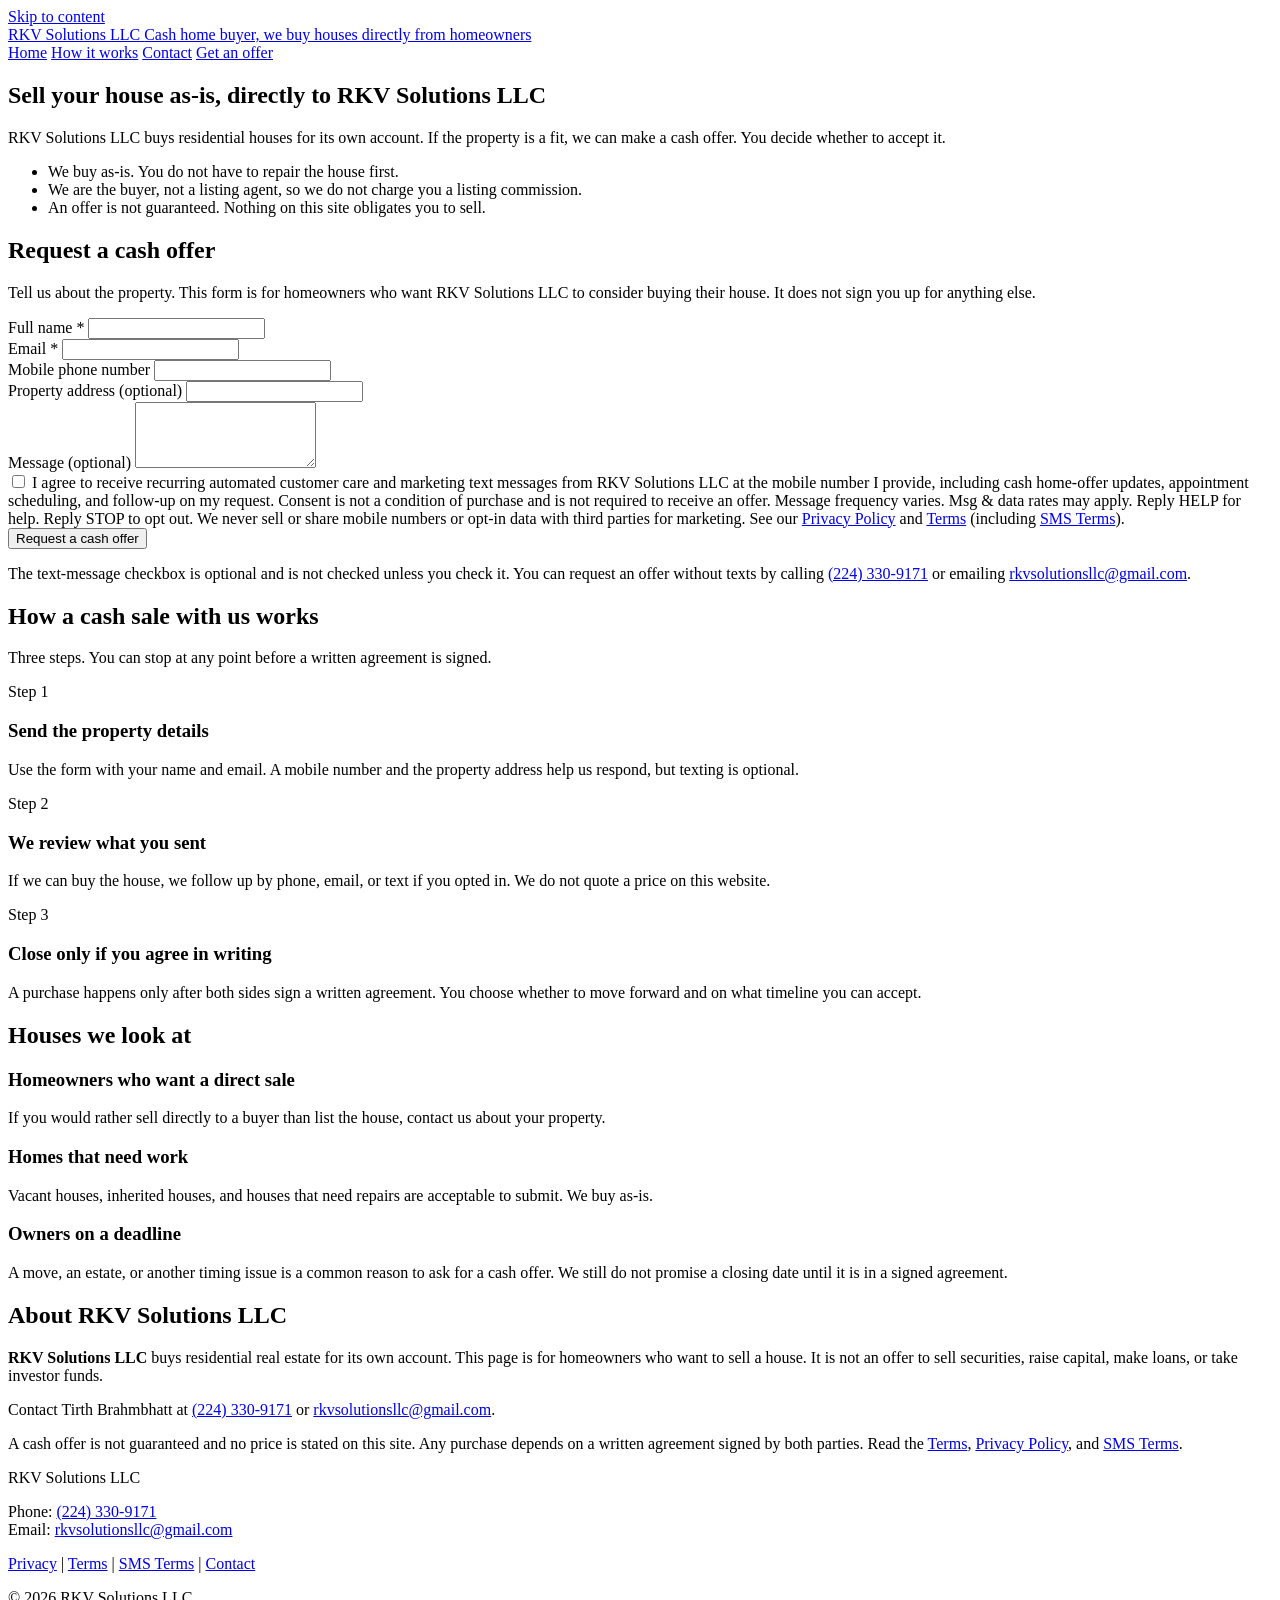
==== index.html @ 596e33f6 "Publish RKV Solutions site" ====
<!DOCTYPE html>
<html lang="en">
<head>
  <meta charset="utf-8">
  <meta name="viewport" content="width=device-width, initial-scale=1">
  <title>RKV Solutions LLC | We Buy Houses Directly from Homeowners</title>
  <meta name="description" content="RKV Solutions LLC buys houses as-is, directly from homeowners. Request a cash offer. No obligation.">
  <link rel="stylesheet" href="style.css">
</head>
<body>
  <a class="skip-link" href="#main">Skip to content</a>
  <header class="site-header">
    <div class="header-inner">
      <a class="brand" href="index.html">
        <span class="brand-name">RKV Solutions LLC</span>
        <span class="brand-tag">Cash home buyer, we buy houses directly from homeowners</span>
      </a>
      <nav class="nav" aria-label="Primary">
        <a href="index.html" aria-current="page">Home</a>
        <a href="index.html#how-it-works">How it works</a>
        <a href="contact.html">Contact</a>
        <a class="nav-cta" href="#offer-form">Get an offer</a>
      </nav>
    </div>
  </header>

  <main id="main">
    <section class="hero">
      <div class="hero-inner">
        <div>
          <h1>Sell your house as-is, directly to RKV Solutions LLC</h1>
          <p class="lede">RKV Solutions LLC buys residential houses for its own account. If the property is a fit, we can make a cash offer. You decide whether to accept it.</p>
          <ul class="hero-points">
            <li>We buy as-is. You do not have to repair the house first.</li>
            <li>We are the buyer, not a listing agent, so we do not charge you a listing commission.</li>
            <li>An offer is not guaranteed. Nothing on this site obligates you to sell.</li>
          </ul>
        </div>
        <div class="form-card" id="offer-form">
          <form class="offer-form" action="#" method="post">
            <h2>Request a cash offer</h2>
            <p class="form-intro">Tell us about the property. This form is for homeowners who want RKV Solutions LLC to consider buying their house. It does not sign you up for anything else.</p>
            <div class="field">
              <label for="full_name">Full name <span class="req" aria-hidden="true">*</span></label>
              <input type="text" id="full_name" name="full_name" autocomplete="name" required>
            </div>
            <div class="field">
              <label for="email">Email <span class="req" aria-hidden="true">*</span></label>
              <input type="email" id="email" name="email" autocomplete="email" required>
            </div>
            <div class="field">
              <label for="mobile_phone">Mobile phone number</label>
              <input type="tel" id="mobile_phone" name="mobile_phone" autocomplete="tel" inputmode="tel">
            </div>
            <div class="field">
              <label for="property_address">Property address (optional)</label>
              <input type="text" id="property_address" name="property_address" autocomplete="street-address">
            </div>
            <div class="field">
              <label for="message">Message (optional)</label>
              <textarea id="message" name="message" rows="4"></textarea>
            </div>
            <div class="consent">
              <input type="checkbox" id="sms-consent" name="sms_consent" value="yes">
              <label for="sms-consent">I agree to receive recurring automated customer care and marketing text messages from RKV Solutions LLC at the mobile number I provide, including cash home-offer updates, appointment scheduling, and follow-up on my request. Consent is not a condition of purchase and is not required to receive an offer. Message frequency varies. Msg &amp; data rates may apply. Reply HELP for help. Reply STOP to opt out. We never sell or share mobile numbers or opt-in data with third parties for marketing. See our <a href="privacy.html">Privacy Policy</a> and <a href="terms.html">Terms</a> (including <a href="sms-terms.html">SMS Terms</a>).</label>
            </div>
            <button type="submit" class="btn">Request a cash offer</button>
            <p class="form-note">The text-message checkbox is optional and is not checked unless you check it. You can request an offer without texts by calling <a href="tel:+12243309171">(224) 330-9171</a> or emailing <a href="mailto:rkvsolutionsllc@gmail.com">rkvsolutionsllc@gmail.com</a>.</p>
          </form>
        </div>
      </div>
    </section>

    <section class="section" id="how-it-works">
      <div class="wrap">
        <h2>How a cash sale with us works</h2>
        <p>Three steps. You can stop at any point before a written agreement is signed.</p>
        <div class="grid-3">
          <article class="card">
            <span class="step">Step 1</span>
            <h3>Send the property details</h3>
            <p>Use the form with your name and email. A mobile number and the property address help us respond, but texting is optional.</p>
          </article>
          <article class="card">
            <span class="step">Step 2</span>
            <h3>We review what you sent</h3>
            <p>If we can buy the house, we follow up by phone, email, or text if you opted in. We do not quote a price on this website.</p>
          </article>
          <article class="card">
            <span class="step">Step 3</span>
            <h3>Close only if you agree in writing</h3>
            <p>A purchase happens only after both sides sign a written agreement. You choose whether to move forward and on what timeline you can accept.</p>
          </article>
        </div>
      </div>
    </section>

    <section class="section section-paper">
      <div class="wrap">
        <h2>Houses we look at</h2>
        <div class="grid-2">
          <article class="card">
            <h3>Homeowners who want a direct sale</h3>
            <p>If you would rather sell directly to a buyer than list the house, contact us about your property.</p>
          </article>
          <article class="card">
            <h3>Homes that need work</h3>
            <p>Vacant houses, inherited houses, and houses that need repairs are acceptable to submit. We buy as-is.</p>
          </article>
          <article class="card">
            <h3>Owners on a deadline</h3>
            <p>A move, an estate, or another timing issue is a common reason to ask for a cash offer. We still do not promise a closing date until it is in a signed agreement.</p>
          </article>
          </div>
      </div>
    </section>

    <section class="section" id="contact">
      <div class="wrap">
        <h2>About RKV Solutions LLC</h2>
        <p><strong>RKV Solutions LLC</strong> buys residential real estate for its own account. This page is for homeowners who want to sell a house. It is not an offer to sell securities, raise capital, make loans, or take investor funds.</p>
        <p>Contact Tirth Brahmbhatt at <a href="tel:+12243309171">(224) 330-9171</a> or <a href="mailto:rkvsolutionsllc@gmail.com">rkvsolutionsllc@gmail.com</a>.</p>
                <p>A cash offer is not guaranteed and no price is stated on this site. Any purchase depends on a written agreement signed by both parties. Read the <a href="terms.html">Terms</a>, <a href="privacy.html">Privacy Policy</a>, and <a href="sms-terms.html">SMS Terms</a>.</p>
      </div>
    </section>
  </main>
  <footer class="site-footer">
    <div class="footer-inner">
      <p class="footer-legal-name">RKV Solutions LLC</p>
      <p>
                Phone: <a href="tel:+12243309171">(224) 330-9171</a><br>
        Email: <a href="mailto:rkvsolutionsllc@gmail.com">rkvsolutionsllc@gmail.com</a>
      </p>
      <p class="footer-links">
        <a href="privacy.html">Privacy</a> |
        <a href="terms.html">Terms</a> |
        <a href="sms-terms.html">SMS Terms</a> |
        <a href="contact.html">Contact</a>
      </p>
      <p class="copyright">&copy; 2026 RKV Solutions LLC</p>
    </div>
  </footer>
</body>
</html>
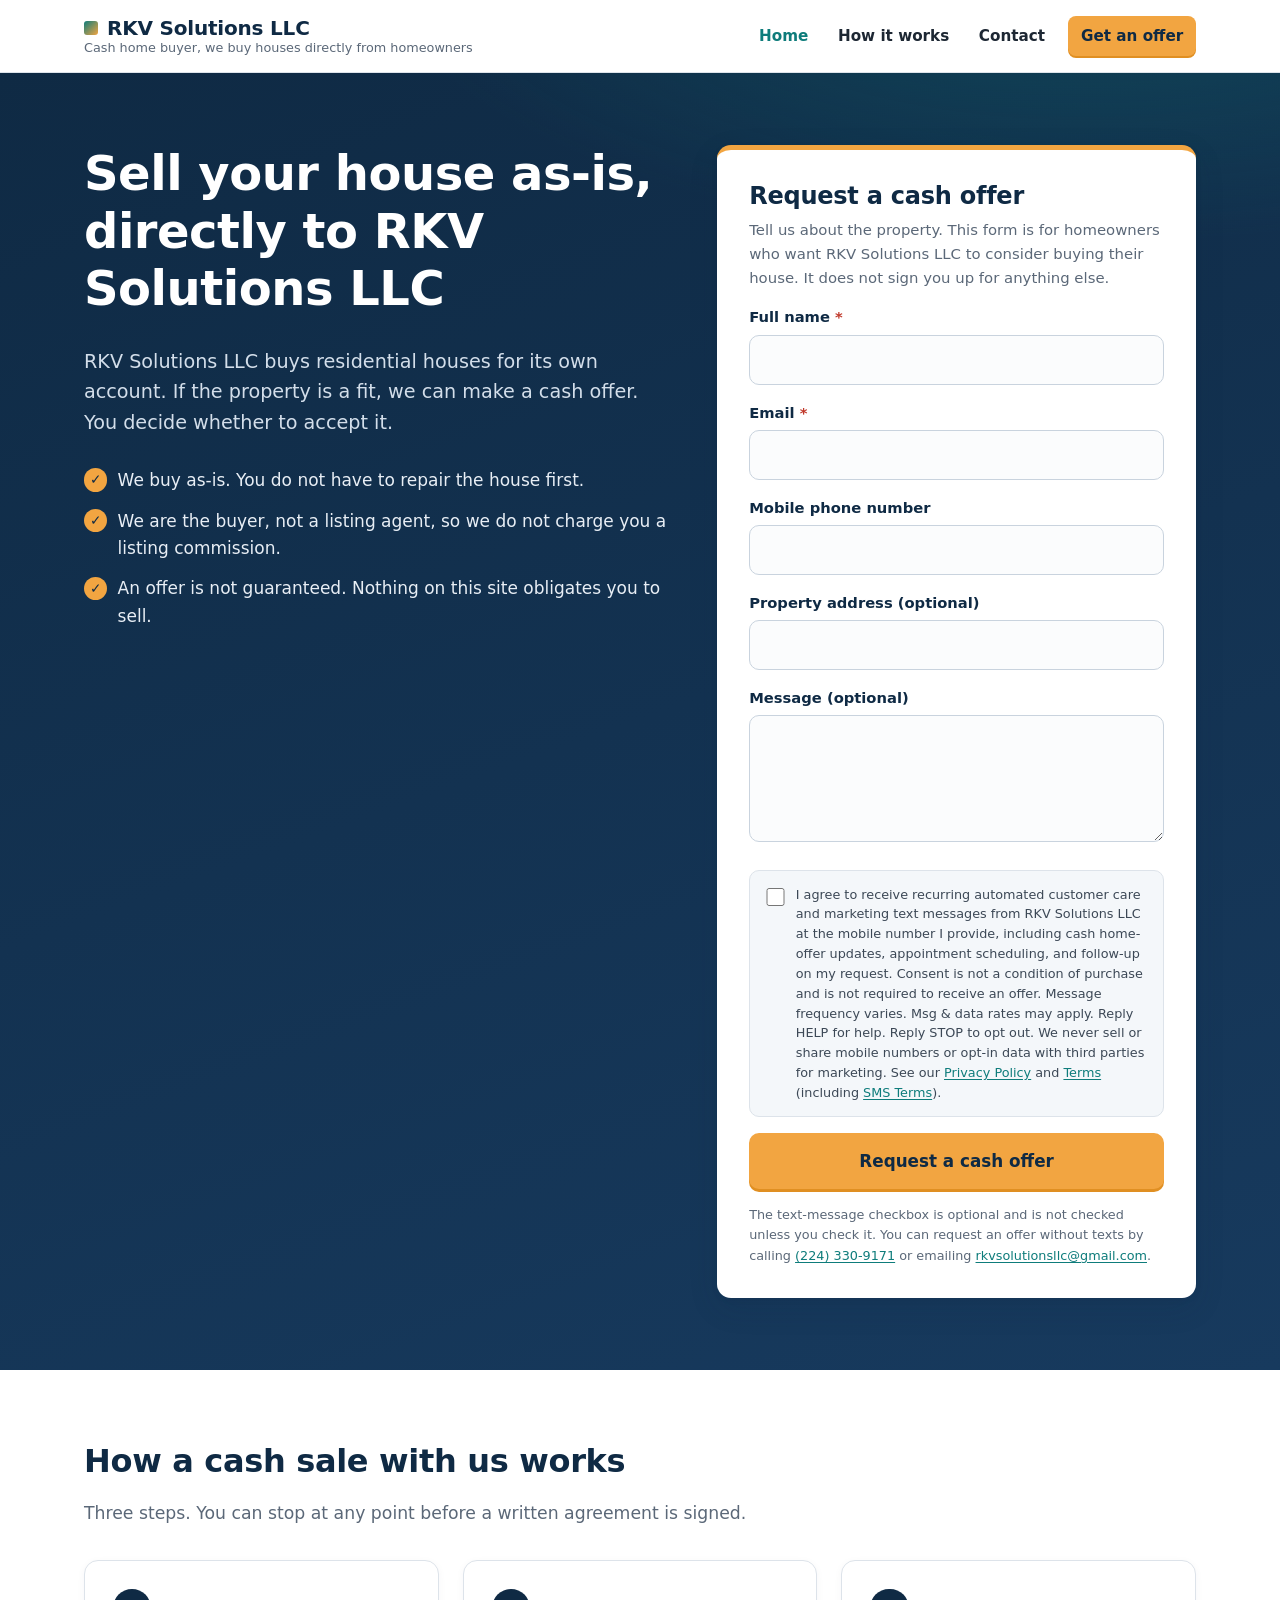
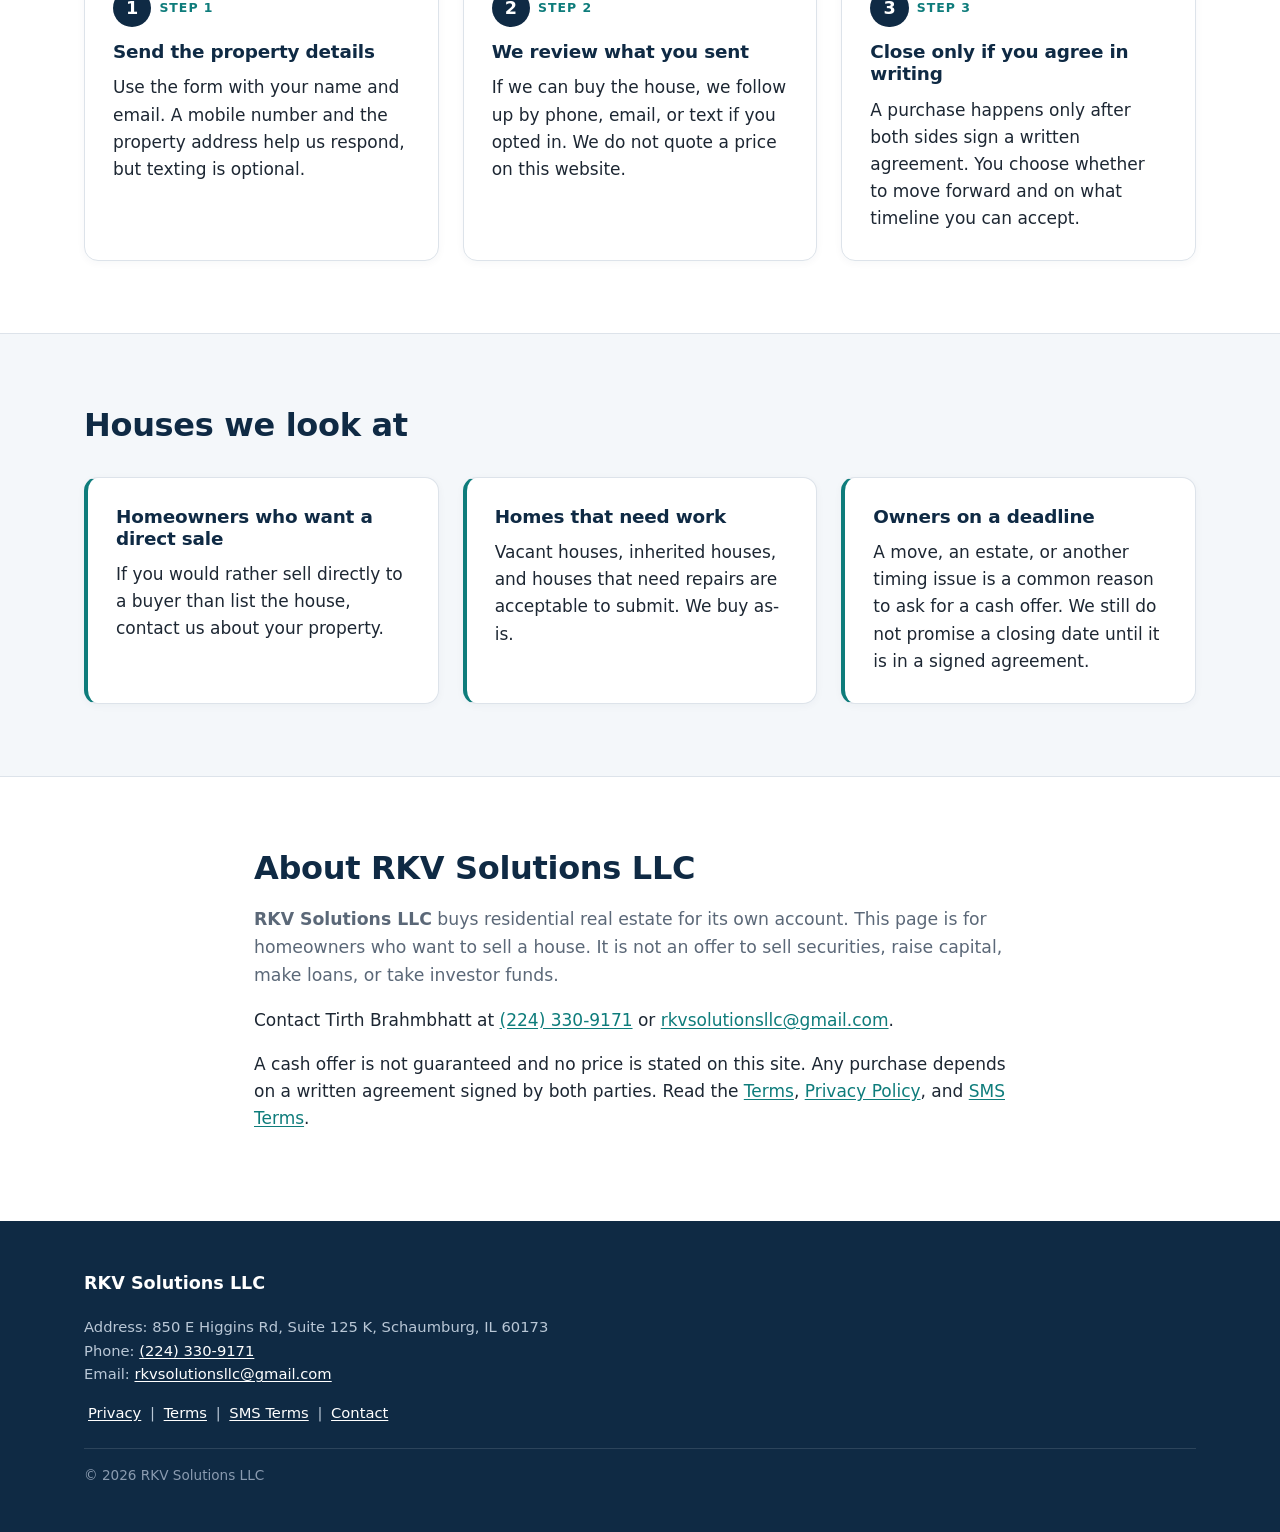
==== commit abbebbca: "Add business address to contact page and all footers" ====
--- a/index.html
+++ b/index.html
@@ -128,6 +128,7 @@
     <div class="footer-inner">
       <p class="footer-legal-name">RKV Solutions LLC</p>
       <p>
+        Address: 850 E Higgins Rd, Suite 125 K, Schaumburg, IL 60173<br>
                 Phone: <a href="tel:+12243309171">(224) 330-9171</a><br>
         Email: <a href="mailto:rkvsolutionsllc@gmail.com">rkvsolutionsllc@gmail.com</a>
       </p>
--- a/style.css
+++ b/style.css
@@ -0,0 +1,88 @@
+:root{--navy:#0f2a44;--navy-2:#173a5e;--teal:#0e7c7b;--teal-d:#0a6463;--accent:#f2a541;--accent-d:#e08f22;--ink:#1d2733;--muted:#5b6878;--line:#dde3ea;--paper:#f4f7fa;--white:#fff;--r:14px;--shadow:0 10px 30px rgba(15,42,68,.12),0 2px 6px rgba(15,42,68,.06)}
+*,*::before,*::after{box-sizing:border-box}
+html{scroll-behavior:smooth;-webkit-text-size-adjust:100%}
+body{margin:0;font-family:system-ui,-apple-system,"Segoe UI",Roboto,"Helvetica Neue",Arial,sans-serif;font-size:17px;line-height:1.6;color:var(--ink);background:var(--white)}
+h1,h2,h3{line-height:1.2;color:var(--navy);margin:0 0 .6em;letter-spacing:-.01em}
+h1{font-size:clamp(2rem,4.5vw,3rem);font-weight:800}
+h2{font-size:clamp(1.5rem,3vw,2rem);font-weight:750}
+h3{font-size:1.15rem;font-weight:700}
+p{margin:0 0 1em}
+a{color:var(--teal);text-underline-offset:2px}
+a:hover{color:var(--teal-d)}
+:focus-visible{outline:3px solid var(--accent);outline-offset:2px}
+.skip-link{position:absolute;left:1rem;top:-100px;z-index:100;background:var(--navy);color:#fff;padding:.6rem 1rem;border-radius:8px;font-weight:600}
+.skip-link:focus{top:1rem;color:#fff}
+.wrap,.header-inner,.hero-inner,.footer-inner{max-width:1160px;margin:0 auto;padding:0 1.5rem}
+/* header */
+.site-header{position:sticky;top:0;z-index:50;background:rgba(255,255,255,.96);backdrop-filter:saturate(1.4) blur(8px);border-bottom:1px solid var(--line);box-shadow:0 1px 8px rgba(15,42,68,.05)}
+.header-inner{display:flex;align-items:center;justify-content:space-between;gap:1rem;min-height:72px;padding-top:.6rem;padding-bottom:.6rem}
+.brand{display:flex;flex-direction:column;text-decoration:none;line-height:1.2}
+.brand-name{font-weight:800;font-size:1.25rem;color:var(--navy);letter-spacing:-.01em}
+.brand-name::before{content:"";display:inline-block;width:.7em;height:.7em;margin-right:.45em;border-radius:3px;background:linear-gradient(135deg,var(--teal),var(--accent));vertical-align:.02em}
+.brand-tag{font-size:.8rem;color:var(--muted)}
+.nav{display:flex;align-items:center;gap:.25rem;flex-wrap:wrap}
+.nav a{text-decoration:none;color:var(--ink);font-weight:600;font-size:.95rem;padding:.5rem .8rem;border-radius:8px}
+.nav a:hover{background:var(--paper);color:var(--navy)}
+.nav a[aria-current="page"]{color:var(--teal)}
+.nav a.nav-cta{background:var(--accent);color:var(--navy);margin-left:.4rem;box-shadow:0 2px 0 var(--accent-d)}
+.nav a.nav-cta:hover{background:var(--accent-d);color:var(--navy)}
+/* hero */
+.hero{background:radial-gradient(1200px 500px at 85% -10%,rgba(14,124,123,.35),transparent 60%),linear-gradient(160deg,var(--navy) 0%,var(--navy-2) 100%);color:#e8eef5;padding:4.5rem 0}
+.hero-inner{display:grid;grid-template-columns:1.1fr .9fr;gap:3rem;align-items:start}
+.hero h1{color:#fff}
+.lede{font-size:1.2rem;color:#d3deea;max-width:36em}
+.hero-points{list-style:none;padding:0;margin:1.75rem 0 0;display:grid;gap:.85rem}
+.hero-points li{position:relative;padding-left:2.1rem;color:#e8eef5}
+.hero-points li::before{content:"✓";position:absolute;left:0;top:.1rem;width:1.45rem;height:1.45rem;border-radius:50%;background:var(--accent);color:var(--navy);font-weight:800;font-size:.85rem;display:grid;place-items:center;line-height:1}
+/* form */
+.form-card{background:var(--white);color:var(--ink);border-radius:var(--r);box-shadow:var(--shadow);padding:2rem;border-top:5px solid var(--accent);scroll-margin-top:90px}
+.form-card h2{font-size:1.5rem;margin-bottom:.35em}
+.form-intro{color:var(--muted);font-size:.93rem}
+.field{margin-bottom:1rem}
+.field label{display:block;font-weight:600;font-size:.92rem;margin-bottom:.35rem;color:var(--navy)}
+.req{color:#c0392b}
+input[type=text],input[type=email],input[type=tel],textarea{width:100%;font:inherit;font-size:1rem;color:var(--ink);background:#fbfcfd;border:1px solid #c9d3de;border-radius:10px;padding:.7rem .85rem;transition:border-color .15s,box-shadow .15s}
+textarea{resize:vertical;min-height:6rem}
+input:focus,textarea:focus{outline:none;border-color:var(--teal);box-shadow:0 0 0 3px rgba(14,124,123,.2);background:#fff}
+.consent{display:flex;gap:.7rem;align-items:flex-start;background:var(--paper);border:1px solid var(--line);border-radius:10px;padding:.85rem 1rem;margin:1.25rem 0 1rem}
+.consent input[type=checkbox]{flex:0 0 auto;width:1.15rem;height:1.15rem;margin:.2rem 0 0;accent-color:var(--teal)}
+.consent label{font-size:.8rem;line-height:1.55;color:#3c4856}
+.btn{display:block;width:100%;font:inherit;font-weight:700;font-size:1.05rem;color:var(--navy);background:var(--accent);border:0;border-radius:10px;padding:.9rem 1.25rem;cursor:pointer;box-shadow:0 3px 0 var(--accent-d);transition:transform .08s,background .15s}
+.btn:hover{background:var(--accent-d)}
+.btn:active{transform:translateY(2px);box-shadow:0 1px 0 var(--accent-d)}
+.form-note{font-size:.8rem;color:var(--muted);margin:1rem 0 0}
+/* sections */
+.section{padding:4.5rem 0;scroll-margin-top:72px}
+.section-paper{background:var(--paper);border-top:1px solid var(--line);border-bottom:1px solid var(--line)}
+.section .wrap>h2+p{color:var(--muted);font-size:1.08rem;max-width:44em}
+.grid-3,.grid-2{display:grid;gap:1.5rem;margin-top:2rem}
+.grid-3{grid-template-columns:repeat(3,1fr)}
+.grid-2{grid-template-columns:repeat(auto-fit,minmax(260px,1fr))}
+.card{background:var(--white);border:1px solid var(--line);border-radius:var(--r);padding:1.75rem;box-shadow:0 2px 8px rgba(15,42,68,.04);transition:box-shadow .2s,transform .2s}
+.card:hover{box-shadow:var(--shadow);transform:translateY(-2px)}
+.card p:last-child{margin-bottom:0}
+.grid-3{counter-reset:step}
+.step{display:inline-flex;align-items:center;gap:.5rem;font-size:.78rem;font-weight:700;text-transform:uppercase;letter-spacing:.08em;color:var(--teal);margin-bottom:.9rem}
+.step::before{counter-increment:step;content:counter(step);display:grid;place-items:center;width:2.4rem;height:2.4rem;border-radius:50%;background:var(--navy);color:#fff;font-size:1.1rem;letter-spacing:0}
+.grid-2 .card{border-left:4px solid var(--teal)}
+#contact .wrap{max-width:820px}
+/* contact page */
+.contact-grid{display:grid;grid-template-columns:1fr 1fr;gap:3rem;align-items:start}
+address{font-style:normal;line-height:1.9;margin-bottom:1rem}
+/* legal pages */
+.legal{max-width:760px;margin:0 auto;padding:3.5rem 1.5rem 4rem}
+.legal h2{font-size:1.3rem;margin-top:2.2rem;padding-top:1.2rem;border-top:1px solid var(--line)}
+.legal ul{padding-left:1.3rem}
+.legal li{margin-bottom:.3rem}
+.updated{display:inline-block;font-size:.85rem;color:var(--muted);background:var(--paper);border:1px solid var(--line);border-radius:999px;padding:.25rem .8rem}
+/* footer */
+.site-footer{background:var(--navy);color:#b9c7d6;padding:3rem 0 2rem;font-size:.92rem}
+.site-footer a{color:#fff}
+.site-footer a:hover{color:var(--accent)}
+.footer-legal-name,.site-footer strong{color:#fff;font-weight:800;font-size:1.1rem}
+.footer-links a{margin:0 .25rem}
+.copyright{border-top:1px solid rgba(255,255,255,.12);padding-top:1rem;margin-top:1.5rem;color:#8a9bb0;font-size:.85rem}
+/* responsive */
+@media (max-width:900px){.hero-inner,.contact-grid{grid-template-columns:1fr;gap:2rem}.grid-3{grid-template-columns:1fr}.hero{padding:3rem 0}.section{padding:3.25rem 0}}
+@media (max-width:640px){body{font-size:16px}.header-inner{flex-direction:column;align-items:flex-start;gap:.4rem}.brand-tag{font-size:.72rem}.nav{width:100%;gap:0}.nav a{padding:.4rem .6rem;font-size:.9rem}.nav a.nav-cta{margin-left:auto}.form-card{padding:1.4rem}.wrap,.header-inner,.hero-inner,.footer-inner{padding-left:1.1rem;padding-right:1.1rem}}
+@media (prefers-reduced-motion:reduce){*{transition:none!important;scroll-behavior:auto!important}}
